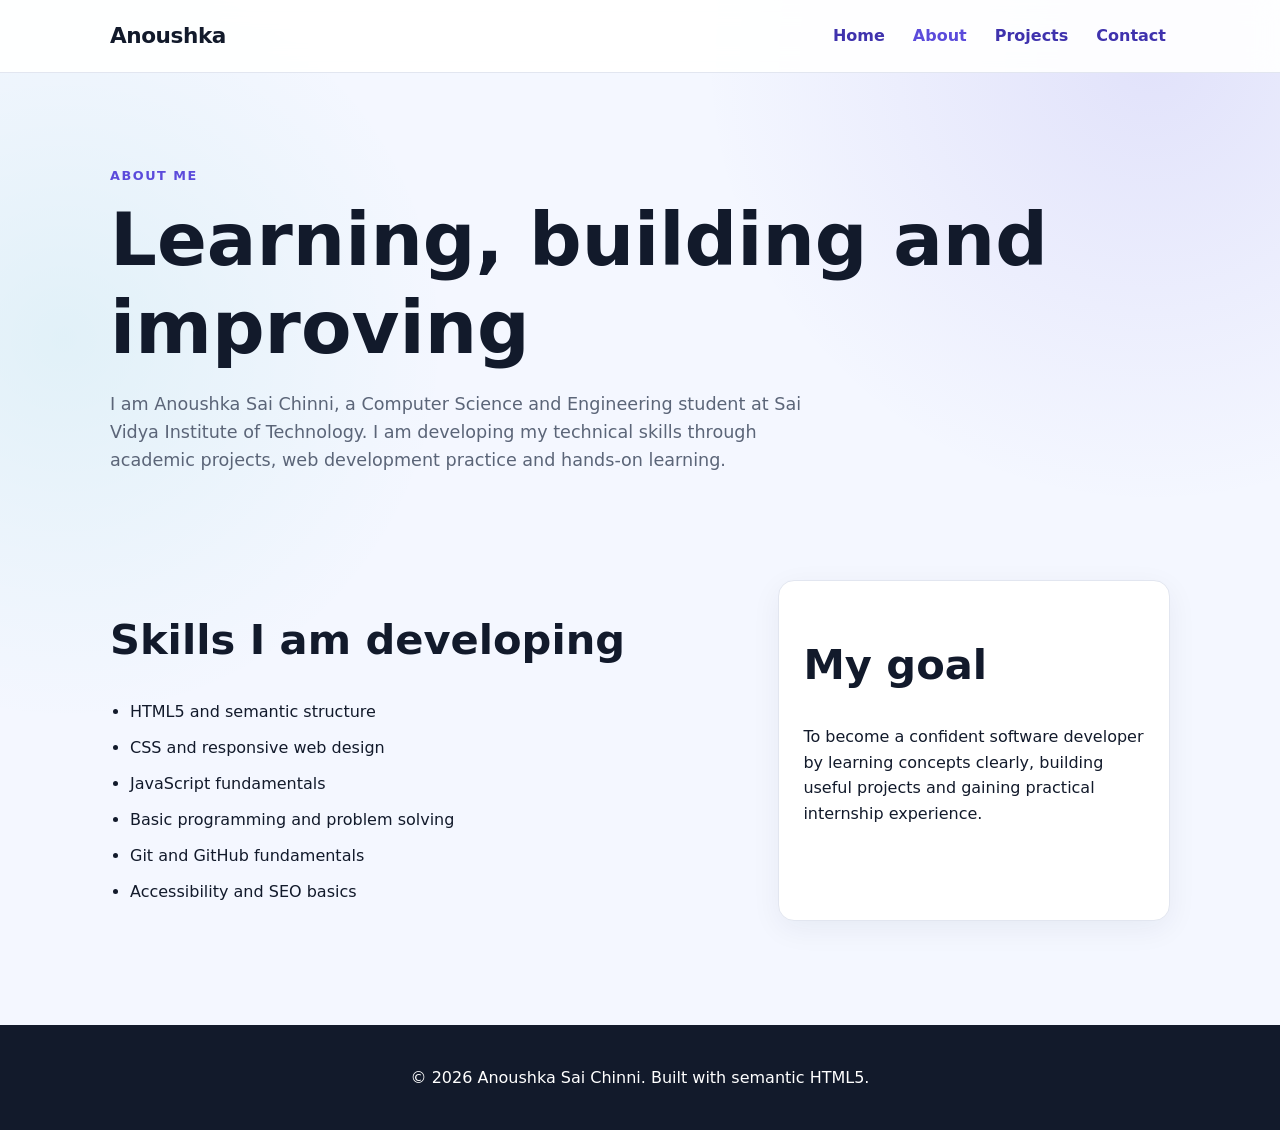
==== about.html @ 5e3af39b "Add files via upload" ====
<!DOCTYPE html>
<html lang="en">
<head>
  <meta charset="UTF-8">
  <meta name="viewport" content="width=device-width, initial-scale=1.0">
  <meta name="description" content="About Anoushka Sai Chinni, a Computer Science and Engineering student.">
  <meta name="author" content="Anoushka Sai Chinni">
  <title>About | Anoushka Sai Chinni</title>
  <link rel="stylesheet" href="styles.css">
</head>
<body>
  <a class="skip-link" href="#main-content">Skip to main content</a>

  <header class="site-header">
    <nav class="navbar" aria-label="Primary navigation">
      <a class="brand" href="index.html" aria-label="Anoushka Sai Chinni home">Anoushka</a>
      <button class="menu-toggle" type="button" aria-expanded="false" aria-controls="nav-menu">Menu</button>
      <ul id="nav-menu" class="nav-menu">
        <li><a href="index.html">Home</a></li>
        <li><a href="about.html" aria-current="page">About</a></li>
        <li><a href="projects.html">Projects</a></li>
        <li><a href="contact.html">Contact</a></li>
      </ul>
    </nav>
  </header>

  <main id="main-content">
    <section class="page-intro" aria-labelledby="about-title">
      <p class="eyebrow">About Me</p>
      <h1 id="about-title">Learning, building and improving</h1>
      <p>I am Anoushka Sai Chinni, a Computer Science and Engineering student at Sai Vidya Institute of Technology. I am developing my technical skills through academic projects, web development practice and hands-on learning.</p>
    </section>

    <section class="section two-column" aria-labelledby="skills-title">
      <article>
        <h2 id="skills-title">Skills I am developing</h2>
        <ul class="skill-list">
          <li>HTML5 and semantic structure</li>
          <li>CSS and responsive web design</li>
          <li>JavaScript fundamentals</li>
          <li>Basic programming and problem solving</li>
          <li>Git and GitHub fundamentals</li>
          <li>Accessibility and SEO basics</li>
        </ul>
      </article>

      <aside class="card" aria-labelledby="goal-title">
        <h2 id="goal-title">My goal</h2>
        <p>To become a confident software developer by learning concepts clearly, building useful projects and gaining practical internship experience.</p>
      </aside>
    </section>
  </main>

  <footer class="site-footer">
    <p>&copy; <span id="year"></span> Anoushka Sai Chinni. Built with semantic HTML5.</p>
  </footer>
  <script src="script.js"></script>
</body>
</html>
---- styles.css ----
* { box-sizing: border-box; }

:root {
  --bg: #f7f8fc;
  --surface: #ffffff;
  --text: #182033;
  --muted: #5f687b;
  --primary: #2457d6;
  --primary-dark: #173fa8;
  --border: #dfe4ee;
  --focus: #ff9f1c;
  --max-width: 1100px;
}

html { scroll-behavior: smooth; }

body {
  margin: 0;
  font-family: system-ui, -apple-system, "Segoe UI", Arial, sans-serif;
  line-height: 1.6;
  color: var(--text);
  background: var(--bg);
}

a { color: var(--primary-dark); }
a:focus-visible, button:focus-visible, input:focus-visible, textarea:focus-visible {
  outline: 3px solid var(--focus);
  outline-offset: 3px;
}

.skip-link {
  position: absolute;
  left: 1rem;
  top: -4rem;
  background: var(--text);
  color: white;
  padding: .7rem 1rem;
  border-radius: .5rem;
  z-index: 100;
}
.skip-link:focus { top: 1rem; }

.site-header {
  background: var(--surface);
  border-bottom: 1px solid var(--border);
  position: sticky;
  top: 0;
  z-index: 20;
}

.navbar {
  max-width: var(--max-width);
  margin: auto;
  min-height: 72px;
  padding: 0 1.25rem;
  display: flex;
  align-items: center;
  gap: 2rem;
}

.brand {
  font-size: 1.35rem;
  font-weight: 800;
  text-decoration: none;
  color: var(--text);
  margin-right: auto;
}

.nav-menu {
  display: flex;
  gap: 1.25rem;
  list-style: none;
  margin: 0;
  padding: 0;
}

.nav-menu a {
  text-decoration: none;
  font-weight: 650;
  padding: .5rem .25rem;
}
.nav-menu a[aria-current="page"] { color: var(--primary); }

.menu-toggle {
  display: none;
  border: 1px solid var(--border);
  background: var(--surface);
  border-radius: .5rem;
  padding: .5rem .75rem;
  font-weight: 700;
}

main { min-height: 75vh; }

.hero, .page-intro, .section {
  max-width: var(--max-width);
  margin: auto;
  padding: 4.5rem 1.25rem;
}

.hero {
  min-height: 70vh;
  display: grid;
  grid-template-columns: 1.5fr .8fr;
  align-items: center;
  gap: 3rem;
}

.eyebrow {
  text-transform: uppercase;
  letter-spacing: .12em;
  font-size: .8rem;
  font-weight: 800;
  color: var(--primary);
  margin-bottom: .6rem;
}

h1, h2, h3 { line-height: 1.2; }
h1 { font-size: clamp(2.3rem, 6vw, 4.6rem); margin: 0 0 1rem; }
h1 span { color: var(--primary); }
h2 { font-size: clamp(1.8rem, 4vw, 2.6rem); }
h3 { font-size: 1.25rem; }

.hero-text, .page-intro > p:last-child {
  color: var(--muted);
  max-width: 720px;
  font-size: 1.1rem;
}

.button-row {
  display: flex;
  flex-wrap: wrap;
  gap: .8rem;
  margin-top: 1.5rem;
}

.button {
  display: inline-block;
  border: 2px solid var(--primary);
  border-radius: .7rem;
  padding: .75rem 1.1rem;
  font: inherit;
  font-weight: 750;
  text-decoration: none;
  cursor: pointer;
}
.primary { background: var(--primary); color: white; }
.primary:hover { background: var(--primary-dark); }
.secondary { background: transparent; color: var(--primary-dark); }

.hero-card, .card {
  background: var(--surface);
  border: 1px solid var(--border);
  border-radius: 1rem;
  padding: 1.5rem;
  box-shadow: 0 8px 30px rgba(20, 30, 60, .06);
}

.hero-card strong { font-size: 1.1rem; }
.hero-card p { color: var(--muted); }

.page-intro {
  padding-bottom: 1rem;
}

.section-heading { margin-bottom: 1.5rem; }
.cards {
  display: grid;
  grid-template-columns: repeat(3, 1fr);
  gap: 1.25rem;
}
.cards:not(.three) { grid-template-columns: repeat(3, 1fr); }

.two-column {
  display: grid;
  grid-template-columns: 1.3fr .8fr;
  gap: 2rem;
}

.skill-list { padding-left: 1.25rem; }
.skill-list li { margin: .65rem 0; }

.project-number {
  font-weight: 900;
  color: var(--primary);
  font-size: .9rem;
}

.project-card { min-height: 230px; }
.text-link { font-weight: 750; }

.contact-layout {
  display: grid;
  grid-template-columns: 1.3fr .7fr;
  gap: 1.5rem;
}

.form-help { color: var(--muted); }
.form-group { margin: 1rem 0; }
label { display: block; font-weight: 700; margin-bottom: .4rem; }
input, textarea {
  width: 100%;
  border: 1px solid #aeb7c8;
  border-radius: .55rem;
  padding: .75rem;
  font: inherit;
  background: white;
}
textarea { resize: vertical; }
.form-status { font-weight: 650; margin-top: 1rem; }

.site-footer {
  text-align: center;
  background: var(--text);
  color: white;
  padding: 1.5rem 1rem;
  margin-top: 2rem;
}

.visually-hidden {
  position: absolute;
  width: 1px;
  height: 1px;
  padding: 0;
  margin: -1px;
  overflow: hidden;
  clip: rect(0, 0, 0, 0);
  white-space: nowrap;
  border: 0;
}

@media (max-width: 760px) {
  .menu-toggle { display: block; }
  .nav-menu {
    display: none;
    position: absolute;
    top: 72px;
    left: 0;
    right: 0;
    padding: 1rem 1.25rem;
    background: var(--surface);
    border-bottom: 1px solid var(--border);
    flex-direction: column;
  }
  .nav-menu.open { display: flex; }
  .hero, .two-column, .contact-layout, .cards, .cards:not(.three) {
    grid-template-columns: 1fr;
  }
  .hero { min-height: auto; padding-top: 3rem; }
}


/* Final visual polish */
:root {
  --bg: #f4f7ff;
  --surface: #ffffff;
  --text: #121a2b;
  --muted: #5b6578;
  --primary: #5b4bdb;
  --primary-dark: #3f32ad;
  --accent: #00a6a6;
  --border: #e2e6f0;
}

body {
  background:
    radial-gradient(circle at 90% 5%, rgba(91,75,219,.12), transparent 28rem),
    radial-gradient(circle at 5% 30%, rgba(0,166,166,.08), transparent 24rem),
    var(--bg);
}

.site-header {
  background: rgba(255,255,255,.92);
  backdrop-filter: blur(12px);
}

.brand { letter-spacing: -.02em; }
.nav-menu a { border-radius: .5rem; }
.nav-menu a:hover { background: #eef0ff; }

.hero {
  min-height: 76vh;
  position: relative;
}

.hero::before {
  content: "";
  position: absolute;
  width: 180px;
  height: 180px;
  border-radius: 50%;
  background: rgba(91,75,219,.10);
  right: 18%;
  top: 12%;
  z-index: -1;
}

.hero-card {
  border: 0;
  background: linear-gradient(145deg, #5b4bdb, #3f32ad);
  color: white;
  transform: rotate(1deg);
  box-shadow: 0 24px 50px rgba(63,50,173,.22);
}

.hero-card p { color: rgba(255,255,255,.84); }

.card {
  transition: transform .2s ease, box-shadow .2s ease;
}

.card:hover {
  transform: translateY(-4px);
  box-shadow: 0 16px 36px rgba(20,30,60,.11);
}

.project-card {
  border-top: 4px solid var(--primary);
}

.text-link {
  display: inline-block;
  margin-top: .6rem;
}

.page-intro {
  padding-top: 5rem;
}

@media (prefers-reduced-motion: reduce) {
  html { scroll-behavior: auto; }
  .card { transition: none; }
}
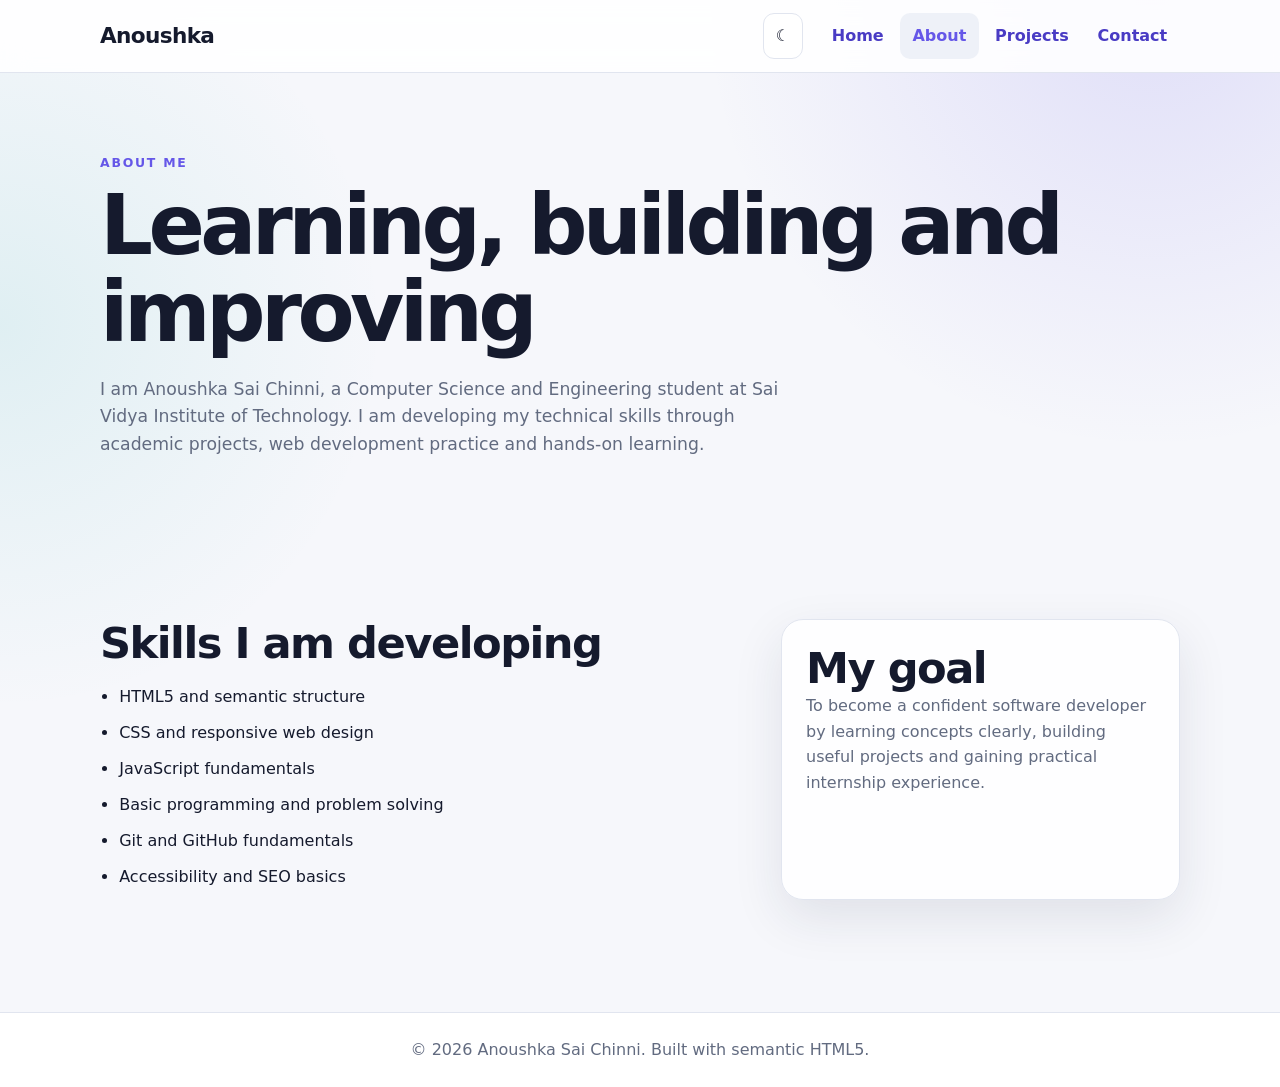
==== commit b1d18be5: "Add files via upload" ====
--- a/about.html
+++ b/about.html
@@ -14,7 +14,7 @@
   <header class="site-header">
     <nav class="navbar" aria-label="Primary navigation">
       <a class="brand" href="index.html" aria-label="Anoushka Sai Chinni home">Anoushka</a>
-      <button class="menu-toggle" type="button" aria-expanded="false" aria-controls="nav-menu">Menu</button>
+      <div class="nav-actions"><button class="icon-button" id="theme-toggle" type="button" aria-label="Switch to dark mode" title="Toggle dark mode"><span class="theme-icon" aria-hidden="true">☾</span></button><button class="menu-toggle" type="button" aria-expanded="false" aria-controls="nav-menu">Menu</button></div>
       <ul id="nav-menu" class="nav-menu">
         <li><a href="index.html">Home</a></li>
         <li><a href="about.html" aria-current="page">About</a></li>
--- a/styles.css
+++ b/styles.css
@@ -1,333 +1 @@
-* { box-sizing: border-box; }
-
-:root {
-  --bg: #f7f8fc;
-  --surface: #ffffff;
-  --text: #182033;
-  --muted: #5f687b;
-  --primary: #2457d6;
-  --primary-dark: #173fa8;
-  --border: #dfe4ee;
-  --focus: #ff9f1c;
-  --max-width: 1100px;
-}
-
-html { scroll-behavior: smooth; }
-
-body {
-  margin: 0;
-  font-family: system-ui, -apple-system, "Segoe UI", Arial, sans-serif;
-  line-height: 1.6;
-  color: var(--text);
-  background: var(--bg);
-}
-
-a { color: var(--primary-dark); }
-a:focus-visible, button:focus-visible, input:focus-visible, textarea:focus-visible {
-  outline: 3px solid var(--focus);
-  outline-offset: 3px;
-}
-
-.skip-link {
-  position: absolute;
-  left: 1rem;
-  top: -4rem;
-  background: var(--text);
-  color: white;
-  padding: .7rem 1rem;
-  border-radius: .5rem;
-  z-index: 100;
-}
-.skip-link:focus { top: 1rem; }
-
-.site-header {
-  background: var(--surface);
-  border-bottom: 1px solid var(--border);
-  position: sticky;
-  top: 0;
-  z-index: 20;
-}
-
-.navbar {
-  max-width: var(--max-width);
-  margin: auto;
-  min-height: 72px;
-  padding: 0 1.25rem;
-  display: flex;
-  align-items: center;
-  gap: 2rem;
-}
-
-.brand {
-  font-size: 1.35rem;
-  font-weight: 800;
-  text-decoration: none;
-  color: var(--text);
-  margin-right: auto;
-}
-
-.nav-menu {
-  display: flex;
-  gap: 1.25rem;
-  list-style: none;
-  margin: 0;
-  padding: 0;
-}
-
-.nav-menu a {
-  text-decoration: none;
-  font-weight: 650;
-  padding: .5rem .25rem;
-}
-.nav-menu a[aria-current="page"] { color: var(--primary); }
-
-.menu-toggle {
-  display: none;
-  border: 1px solid var(--border);
-  background: var(--surface);
-  border-radius: .5rem;
-  padding: .5rem .75rem;
-  font-weight: 700;
-}
-
-main { min-height: 75vh; }
-
-.hero, .page-intro, .section {
-  max-width: var(--max-width);
-  margin: auto;
-  padding: 4.5rem 1.25rem;
-}
-
-.hero {
-  min-height: 70vh;
-  display: grid;
-  grid-template-columns: 1.5fr .8fr;
-  align-items: center;
-  gap: 3rem;
-}
-
-.eyebrow {
-  text-transform: uppercase;
-  letter-spacing: .12em;
-  font-size: .8rem;
-  font-weight: 800;
-  color: var(--primary);
-  margin-bottom: .6rem;
-}
-
-h1, h2, h3 { line-height: 1.2; }
-h1 { font-size: clamp(2.3rem, 6vw, 4.6rem); margin: 0 0 1rem; }
-h1 span { color: var(--primary); }
-h2 { font-size: clamp(1.8rem, 4vw, 2.6rem); }
-h3 { font-size: 1.25rem; }
-
-.hero-text, .page-intro > p:last-child {
-  color: var(--muted);
-  max-width: 720px;
-  font-size: 1.1rem;
-}
-
-.button-row {
-  display: flex;
-  flex-wrap: wrap;
-  gap: .8rem;
-  margin-top: 1.5rem;
-}
-
-.button {
-  display: inline-block;
-  border: 2px solid var(--primary);
-  border-radius: .7rem;
-  padding: .75rem 1.1rem;
-  font: inherit;
-  font-weight: 750;
-  text-decoration: none;
-  cursor: pointer;
-}
-.primary { background: var(--primary); color: white; }
-.primary:hover { background: var(--primary-dark); }
-.secondary { background: transparent; color: var(--primary-dark); }
-
-.hero-card, .card {
-  background: var(--surface);
-  border: 1px solid var(--border);
-  border-radius: 1rem;
-  padding: 1.5rem;
-  box-shadow: 0 8px 30px rgba(20, 30, 60, .06);
-}
-
-.hero-card strong { font-size: 1.1rem; }
-.hero-card p { color: var(--muted); }
-
-.page-intro {
-  padding-bottom: 1rem;
-}
-
-.section-heading { margin-bottom: 1.5rem; }
-.cards {
-  display: grid;
-  grid-template-columns: repeat(3, 1fr);
-  gap: 1.25rem;
-}
-.cards:not(.three) { grid-template-columns: repeat(3, 1fr); }
-
-.two-column {
-  display: grid;
-  grid-template-columns: 1.3fr .8fr;
-  gap: 2rem;
-}
-
-.skill-list { padding-left: 1.25rem; }
-.skill-list li { margin: .65rem 0; }
-
-.project-number {
-  font-weight: 900;
-  color: var(--primary);
-  font-size: .9rem;
-}
-
-.project-card { min-height: 230px; }
-.text-link { font-weight: 750; }
-
-.contact-layout {
-  display: grid;
-  grid-template-columns: 1.3fr .7fr;
-  gap: 1.5rem;
-}
-
-.form-help { color: var(--muted); }
-.form-group { margin: 1rem 0; }
-label { display: block; font-weight: 700; margin-bottom: .4rem; }
-input, textarea {
-  width: 100%;
-  border: 1px solid #aeb7c8;
-  border-radius: .55rem;
-  padding: .75rem;
-  font: inherit;
-  background: white;
-}
-textarea { resize: vertical; }
-.form-status { font-weight: 650; margin-top: 1rem; }
-
-.site-footer {
-  text-align: center;
-  background: var(--text);
-  color: white;
-  padding: 1.5rem 1rem;
-  margin-top: 2rem;
-}
-
-.visually-hidden {
-  position: absolute;
-  width: 1px;
-  height: 1px;
-  padding: 0;
-  margin: -1px;
-  overflow: hidden;
-  clip: rect(0, 0, 0, 0);
-  white-space: nowrap;
-  border: 0;
-}
-
-@media (max-width: 760px) {
-  .menu-toggle { display: block; }
-  .nav-menu {
-    display: none;
-    position: absolute;
-    top: 72px;
-    left: 0;
-    right: 0;
-    padding: 1rem 1.25rem;
-    background: var(--surface);
-    border-bottom: 1px solid var(--border);
-    flex-direction: column;
-  }
-  .nav-menu.open { display: flex; }
-  .hero, .two-column, .contact-layout, .cards, .cards:not(.three) {
-    grid-template-columns: 1fr;
-  }
-  .hero { min-height: auto; padding-top: 3rem; }
-}
-
-
-/* Final visual polish */
-:root {
-  --bg: #f4f7ff;
-  --surface: #ffffff;
-  --text: #121a2b;
-  --muted: #5b6578;
-  --primary: #5b4bdb;
-  --primary-dark: #3f32ad;
-  --accent: #00a6a6;
-  --border: #e2e6f0;
-}
-
-body {
-  background:
-    radial-gradient(circle at 90% 5%, rgba(91,75,219,.12), transparent 28rem),
-    radial-gradient(circle at 5% 30%, rgba(0,166,166,.08), transparent 24rem),
-    var(--bg);
-}
-
-.site-header {
-  background: rgba(255,255,255,.92);
-  backdrop-filter: blur(12px);
-}
-
-.brand { letter-spacing: -.02em; }
-.nav-menu a { border-radius: .5rem; }
-.nav-menu a:hover { background: #eef0ff; }
-
-.hero {
-  min-height: 76vh;
-  position: relative;
-}
-
-.hero::before {
-  content: "";
-  position: absolute;
-  width: 180px;
-  height: 180px;
-  border-radius: 50%;
-  background: rgba(91,75,219,.10);
-  right: 18%;
-  top: 12%;
-  z-index: -1;
-}
-
-.hero-card {
-  border: 0;
-  background: linear-gradient(145deg, #5b4bdb, #3f32ad);
-  color: white;
-  transform: rotate(1deg);
-  box-shadow: 0 24px 50px rgba(63,50,173,.22);
-}
-
-.hero-card p { color: rgba(255,255,255,.84); }
-
-.card {
-  transition: transform .2s ease, box-shadow .2s ease;
-}
-
-.card:hover {
-  transform: translateY(-4px);
-  box-shadow: 0 16px 36px rgba(20,30,60,.11);
-}
-
-.project-card {
-  border-top: 4px solid var(--primary);
-}
-
-.text-link {
-  display: inline-block;
-  margin-top: .6rem;
-}
-
-.page-intro {
-  padding-top: 5rem;
-}
-
-@media (prefers-reduced-motion: reduce) {
-  html { scroll-behavior: auto; }
-  .card { transition: none; }
-}
+*{box-sizing:border-box;margin:0;padding:0}html{scroll-behavior:smooth}:root{--bg:#f6f7fb;--surface:#fff;--surface-2:#eef1f8;--text:#151a2d;--muted:#626b80;--primary:#6557e8;--primary-dark:#493bc4;--accent:#13a6a6;--border:#e1e5ef;--shadow:0 18px 50px rgba(30,35,70,.10);--radius:22px;--max:1120px}html[data-theme=dark]{--bg:#0d1120;--surface:#151b2e;--surface-2:#20283e;--text:#f4f6ff;--muted:#b5bdd1;--primary:#9b91ff;--primary-dark:#b5adff;--accent:#42d6d1;--border:#2b344d;--shadow:0 18px 50px rgba(0,0,0,.35)}body{font-family:Inter,system-ui,-apple-system,"Segoe UI",Arial,sans-serif;line-height:1.6;color:var(--text);background:radial-gradient(circle at 90% 0%,color-mix(in srgb,var(--primary) 15%,transparent),transparent 28rem),radial-gradient(circle at 0% 30%,color-mix(in srgb,var(--accent) 10%,transparent),transparent 24rem),var(--bg);transition:background .25s,color .25s}a{color:var(--primary-dark)}a:focus-visible,button:focus-visible,input:focus-visible,textarea:focus-visible{outline:3px solid #ffad33;outline-offset:4px}.skip-link{position:absolute;left:1rem;top:-4rem;background:var(--text);color:var(--bg);padding:.7rem 1rem;border-radius:10px;z-index:100}.skip-link:focus{top:1rem}.site-header{position:sticky;top:0;z-index:20;background:color-mix(in srgb,var(--surface) 88%,transparent);backdrop-filter:blur(14px);border-bottom:1px solid var(--border)}.navbar{max-width:var(--max);margin:auto;min-height:72px;padding:0 1.25rem;display:flex;align-items:center;gap:1rem}.brand{font-size:1.35rem;font-weight:900;text-decoration:none;color:var(--text);margin-right:auto;letter-spacing:-.03em}.nav-menu{display:none;list-style:none;position:absolute;top:72px;left:0;right:0;padding:1rem 1.25rem;background:var(--surface);border-bottom:1px solid var(--border);flex-direction:column;gap:.35rem}.nav-menu.open{display:flex}.nav-menu a{display:block;text-decoration:none;font-weight:750;padding:.65rem .8rem;border-radius:10px}.nav-menu a:hover,.nav-menu a[aria-current=page]{background:var(--surface-2);color:var(--primary)}.nav-actions{display:flex;gap:.5rem;align-items:center}.icon-button,.menu-toggle{border:1px solid var(--border);background:var(--surface);color:var(--text);border-radius:11px;padding:.55rem .75rem;font:inherit;font-weight:750;cursor:pointer}.menu-toggle{display:block}.theme-icon{font-size:1rem}.hero,.page-intro,.section{padding:4.5rem 1.25rem;max-width:var(--max);margin:auto}.hero{min-height:calc(100vh - 72px);display:grid;align-items:center;gap:2rem}.hero-copy{max-width:700px}.eyebrow{text-transform:uppercase;letter-spacing:.14em;font-size:.78rem;font-weight:900;color:var(--primary);margin-bottom:.65rem}.hero h1,.page-intro h1{font-size:clamp(2.6rem,9vw,5.2rem);line-height:1.04;letter-spacing:-.055em;margin-bottom:1.2rem}.hero h1 span{color:var(--primary)}.hero-text,.page-intro>p:last-child{font-size:1.08rem;color:var(--muted);max-width:720px}.button-row{display:flex;flex-wrap:wrap;gap:.8rem;margin-top:1.7rem}.button{display:inline-flex;align-items:center;justify-content:center;border:2px solid var(--primary);border-radius:12px;padding:.78rem 1.1rem;font:inherit;font-weight:800;text-decoration:none;cursor:pointer;transition:transform .2s,box-shadow .2s,background .2s}.button:hover{transform:translateY(-2px)}.primary{background:var(--primary);color:white;box-shadow:0 10px 24px color-mix(in srgb,var(--primary) 28%,transparent)}.primary:hover{background:var(--primary-dark)}.secondary{background:transparent;color:var(--primary-dark)}.hero-card,.card{background:color-mix(in srgb,var(--surface) 94%,transparent);border:1px solid var(--border);border-radius:var(--radius);padding:1.5rem;box-shadow:var(--shadow)}.hero-card{position:relative;overflow:hidden}.hero-card::before{content:"CSE";position:absolute;right:-22px;top:-28px;font-size:7rem;font-weight:1000;color:color-mix(in srgb,var(--primary) 13%,transparent);transform:rotate(-12deg)}.hero-card>*{position:relative}.hero-card strong{font-size:1.15rem}.hero-card p{color:var(--muted);margin-top:.35rem}.stat-grid{display:grid;grid-template-columns:repeat(2,1fr);gap:.8rem;margin-top:1.3rem}.stat{padding:1rem;border-radius:16px;background:var(--surface-2)}.stat strong{display:block;font-size:1.35rem}.stat span{color:var(--muted);font-size:.9rem}.section-heading{margin-bottom:1.5rem}.section-heading h2,.two-column h2,.contact-layout h2{font-size:clamp(1.8rem,5vw,2.7rem);line-height:1.15;letter-spacing:-.035em}.cards{display:grid;grid-template-columns:1fr;gap:1rem}.card{transition:transform .2s,box-shadow .2s}.card:hover{transform:translateY(-5px);box-shadow:0 22px 55px rgba(30,35,70,.14)}.card h3{font-size:1.2rem;margin:.5rem 0}.card p{color:var(--muted)}.project-card{min-height:255px;border-top:4px solid var(--primary)}.project-number{font-weight:900;color:var(--primary);font-size:.85rem}.text-link{display:inline-block;margin-top:1rem;font-weight:800}.two-column,.contact-layout{display:grid;gap:1rem}.skill-list{padding-left:1.2rem;margin-top:1rem}.skill-list li{margin:.65rem 0}.page-intro{padding-bottom:2rem}.contact-layout .card{height:100%}.form-help{color:var(--muted)}.form-group{margin:1rem 0}label{display:block;font-weight:750;margin-bottom:.4rem}input,textarea{width:100%;border:1px solid var(--border);border-radius:12px;padding:.8rem;font:inherit;color:var(--text);background:var(--surface-2)}textarea{resize:vertical}.form-status{font-weight:700;margin-top:1rem}.site-footer{text-align:center;background:var(--surface);border-top:1px solid var(--border);color:var(--muted);padding:1.5rem 1rem;margin-top:2rem}.visually-hidden{position:absolute;width:1px;height:1px;padding:0;margin:-1px;overflow:hidden;clip:rect(0,0,0,0);white-space:nowrap;border:0}@media(min-width:700px){.menu-toggle{display:none}.nav-menu{display:flex;position:static;flex-direction:row;padding:0;background:transparent;border:0;gap:.2rem}.hero{grid-template-columns:1.25fr .75fr;gap:4rem}.cards.three,.cards:not(.three){grid-template-columns:repeat(3,1fr)}.two-column{grid-template-columns:1.25fr .75fr}.contact-layout{grid-template-columns:1.25fr .75fr}.hero-card{transform:rotate(1deg)}.hero-card:hover{transform:rotate(0) translateY(-5px)}}@media(min-width:950px){.hero{padding-top:3rem}.section,.page-intro{padding-top:5rem;padding-bottom:5rem}}@media(prefers-reduced-motion:reduce){html{scroll-behavior:auto}*{transition:none!important}}
